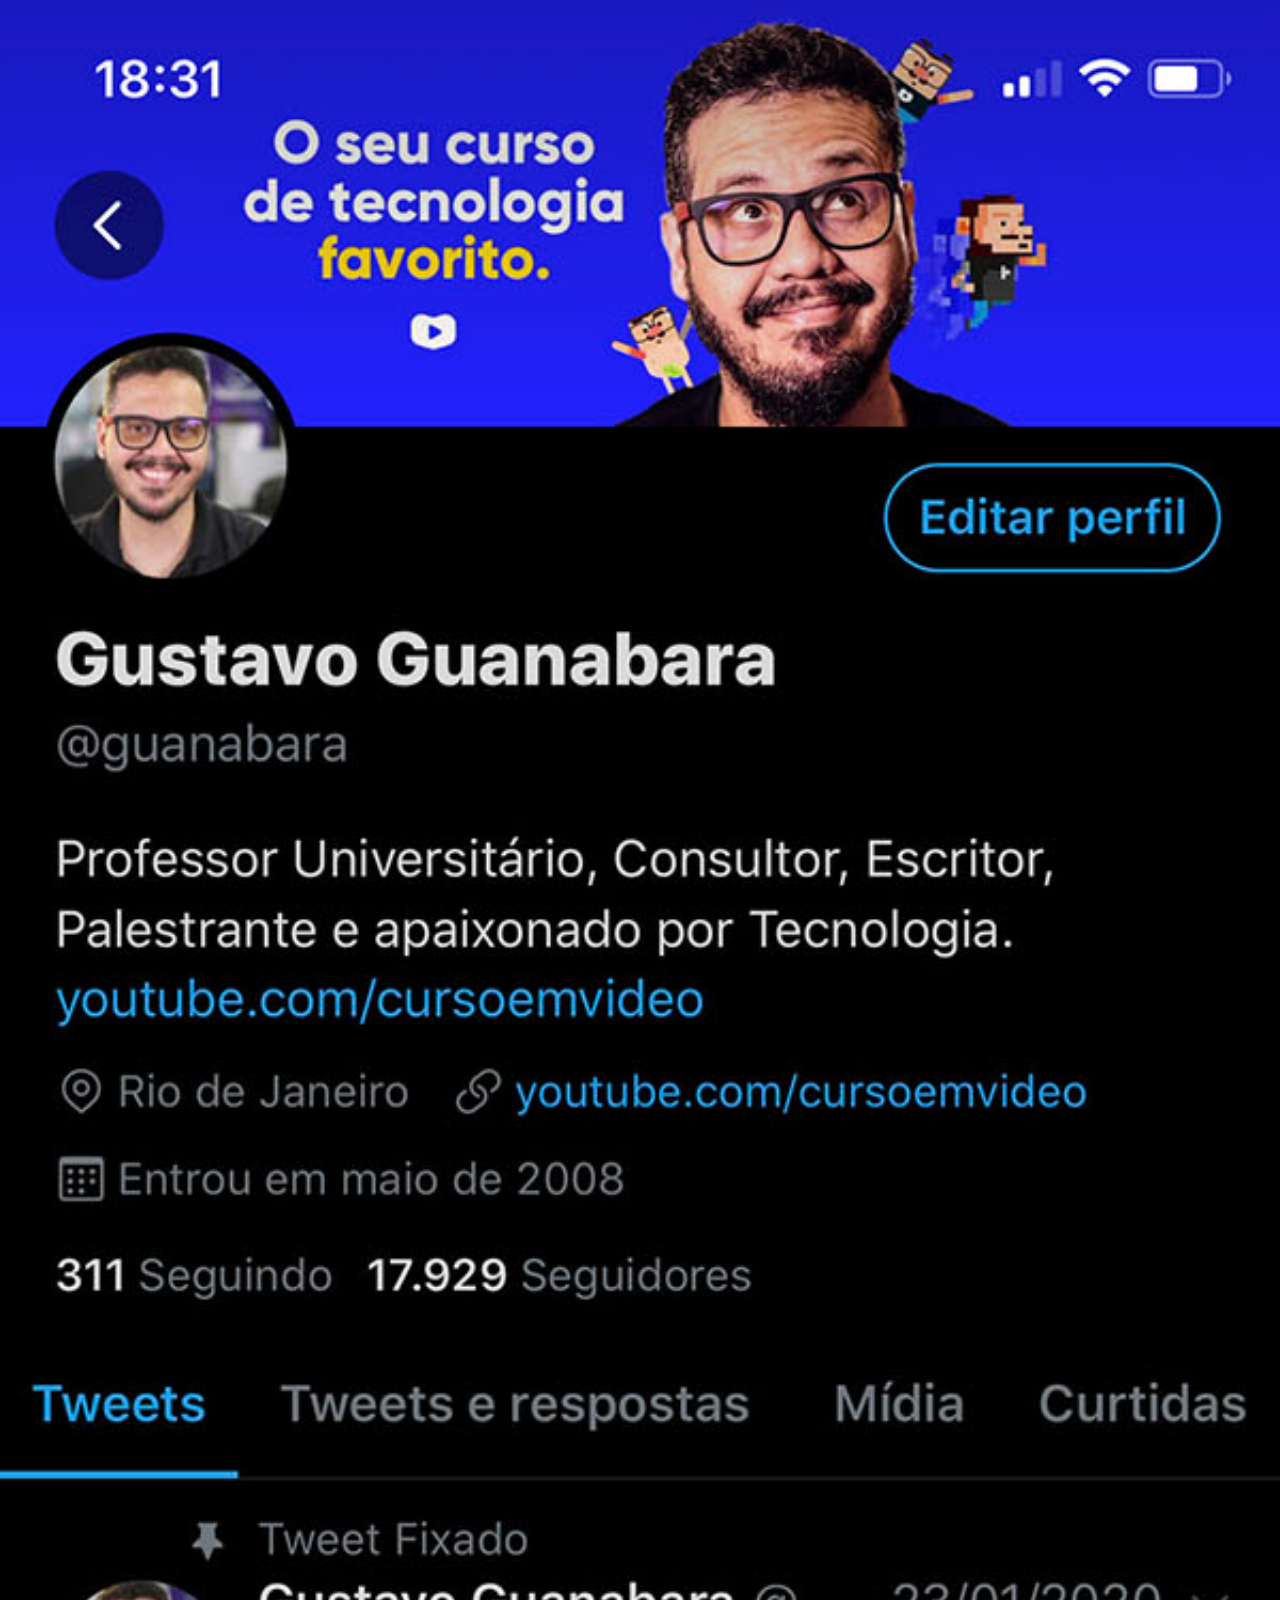
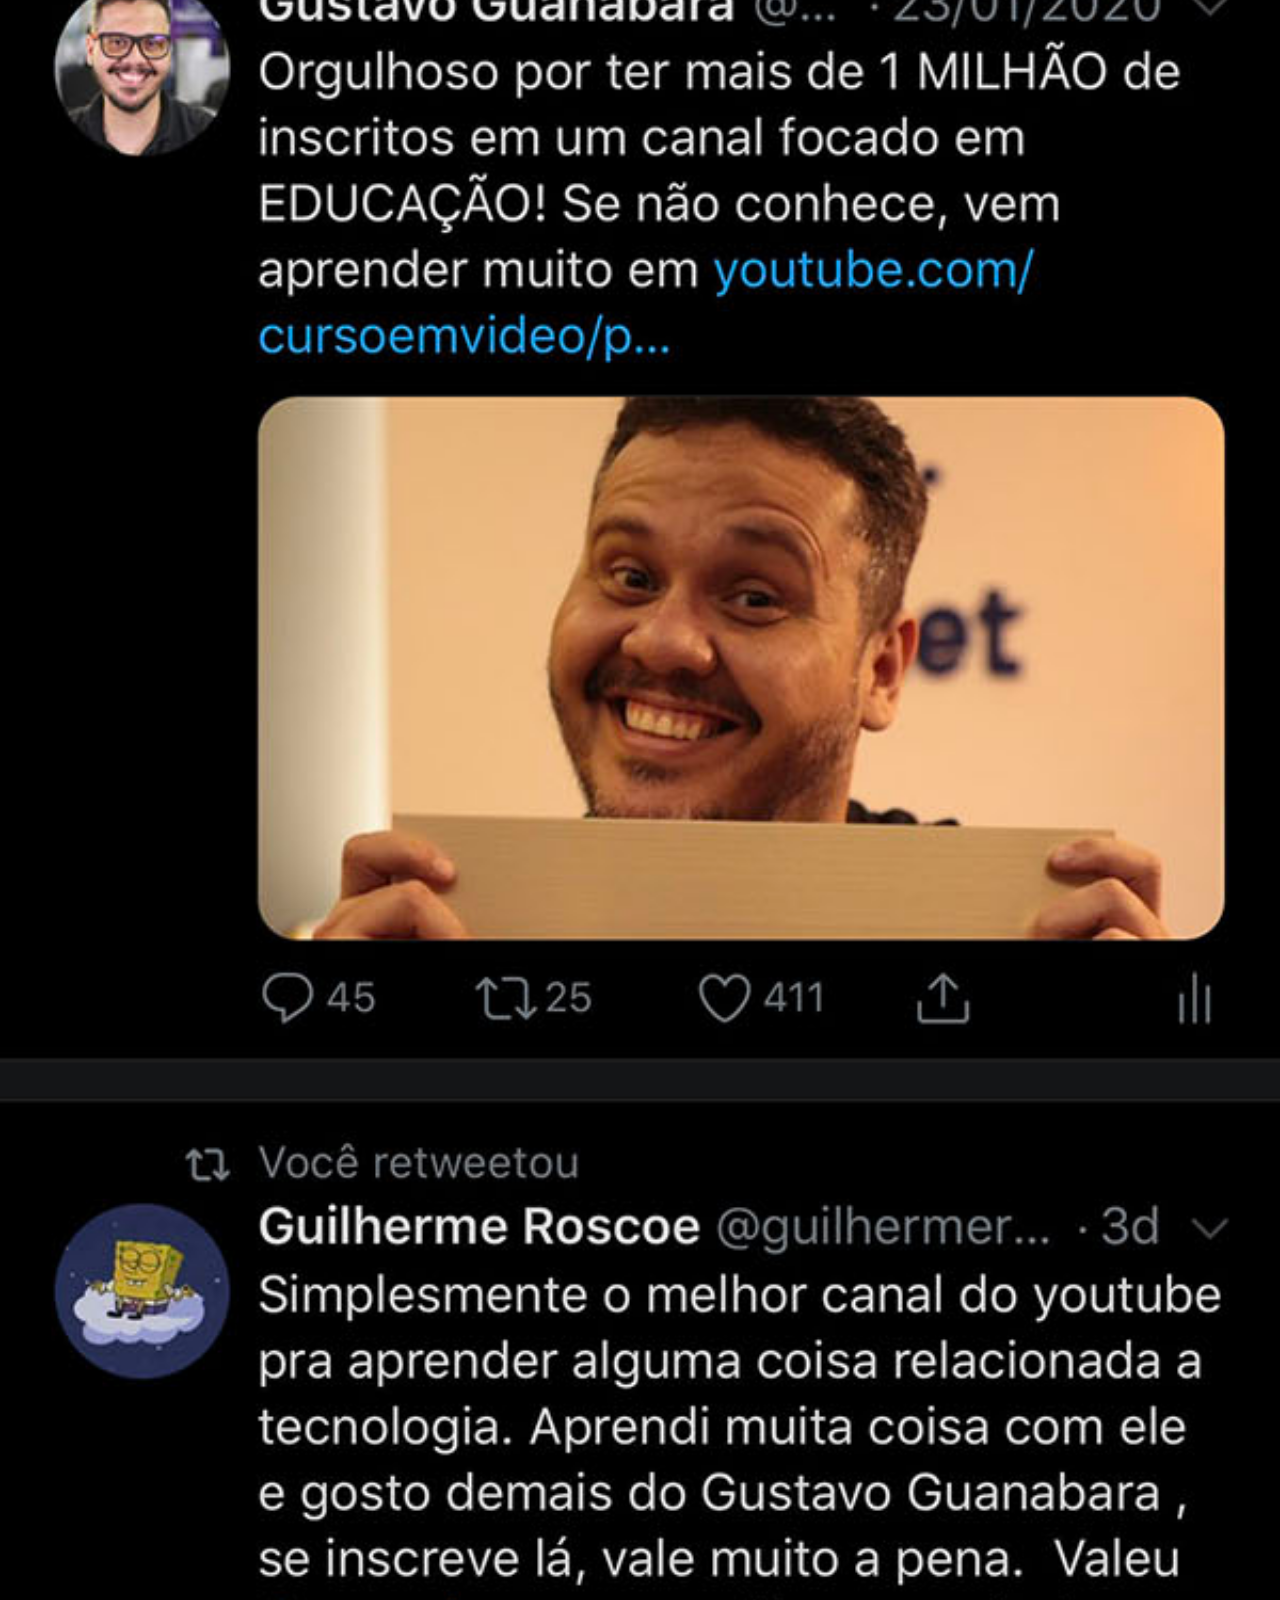
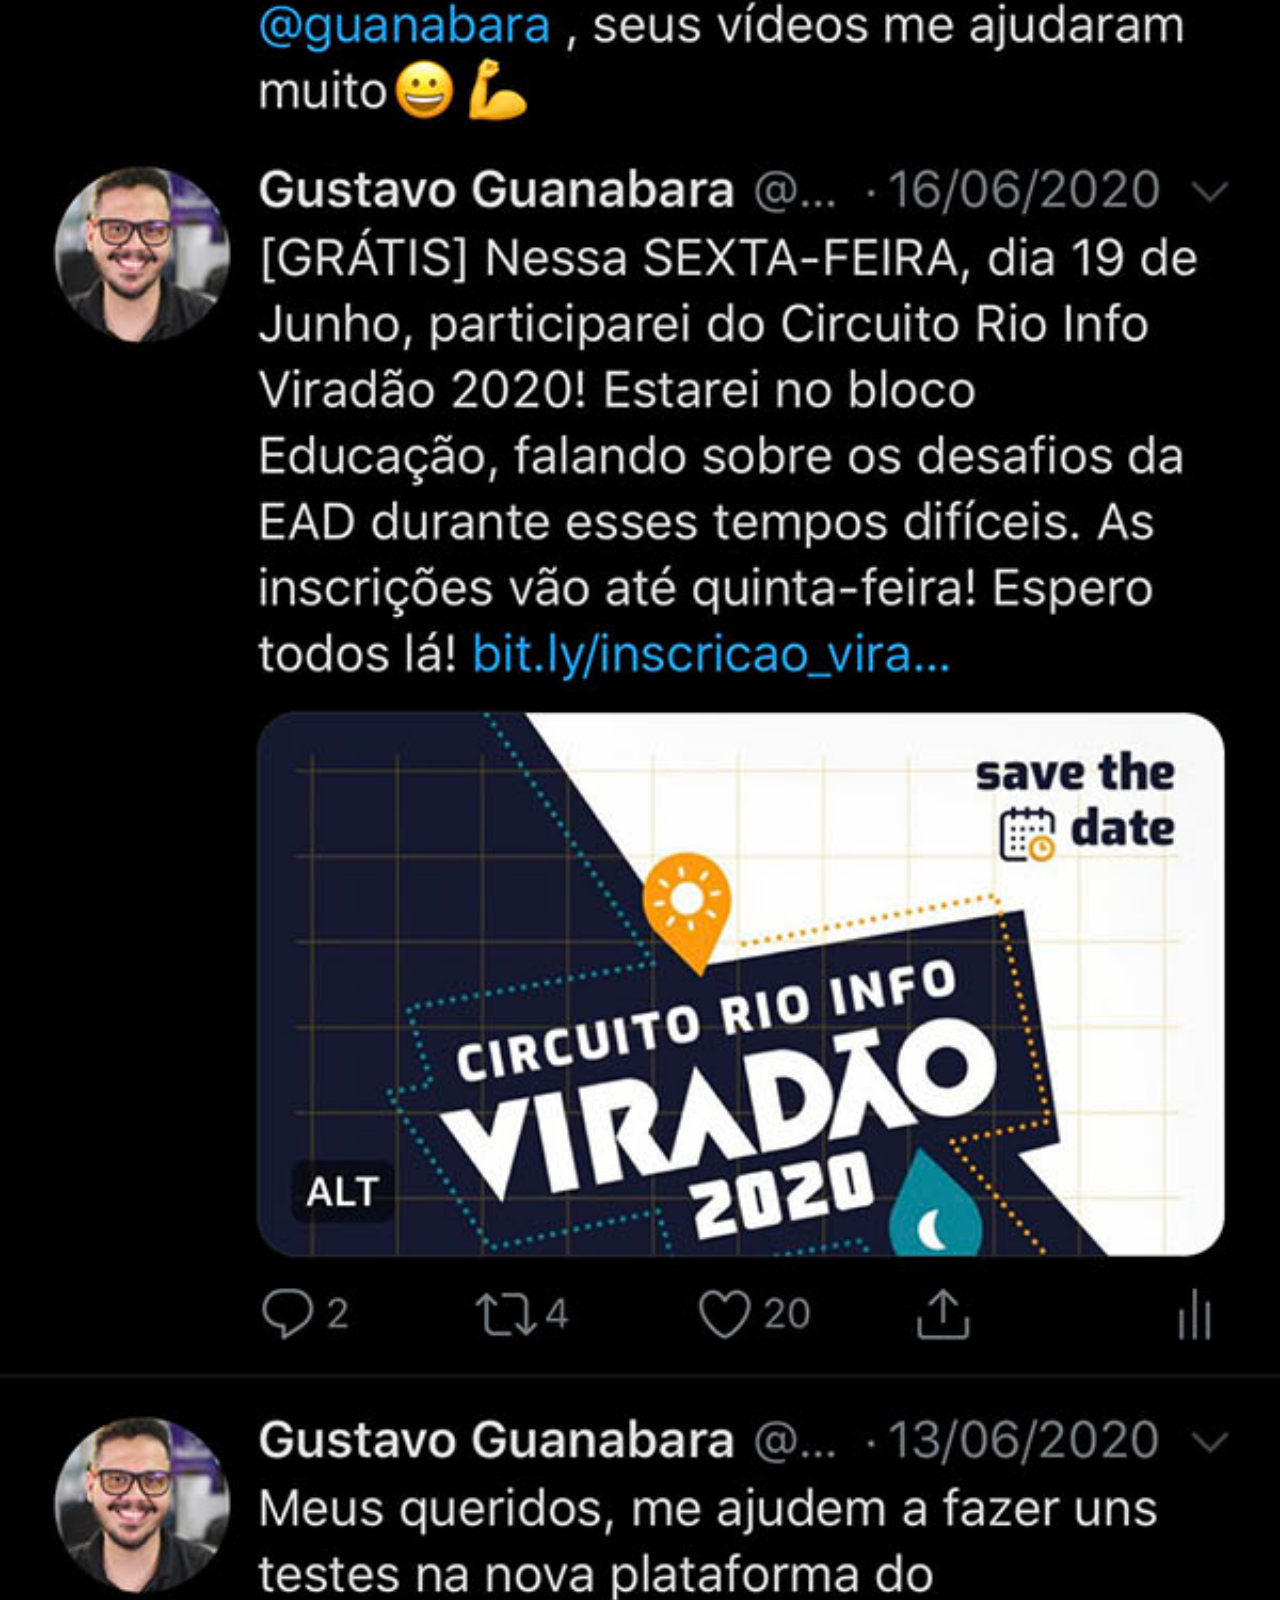
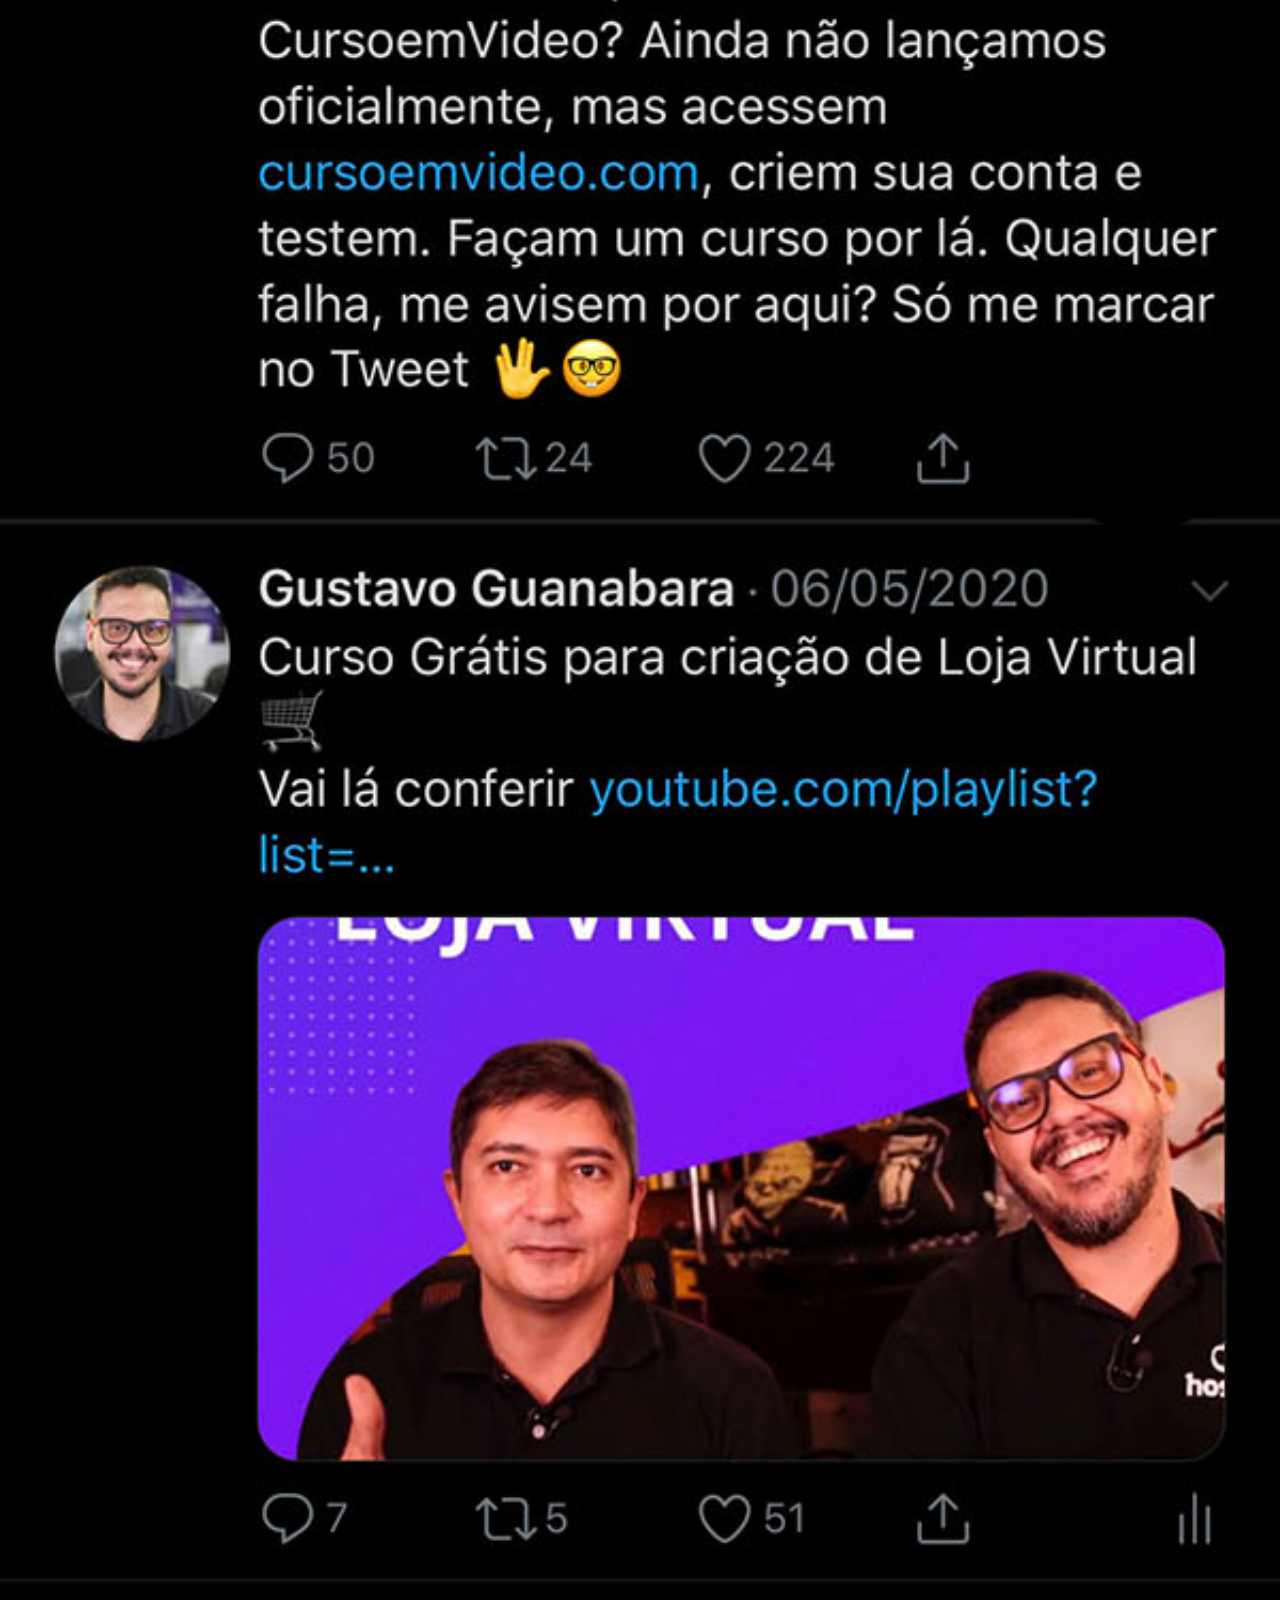
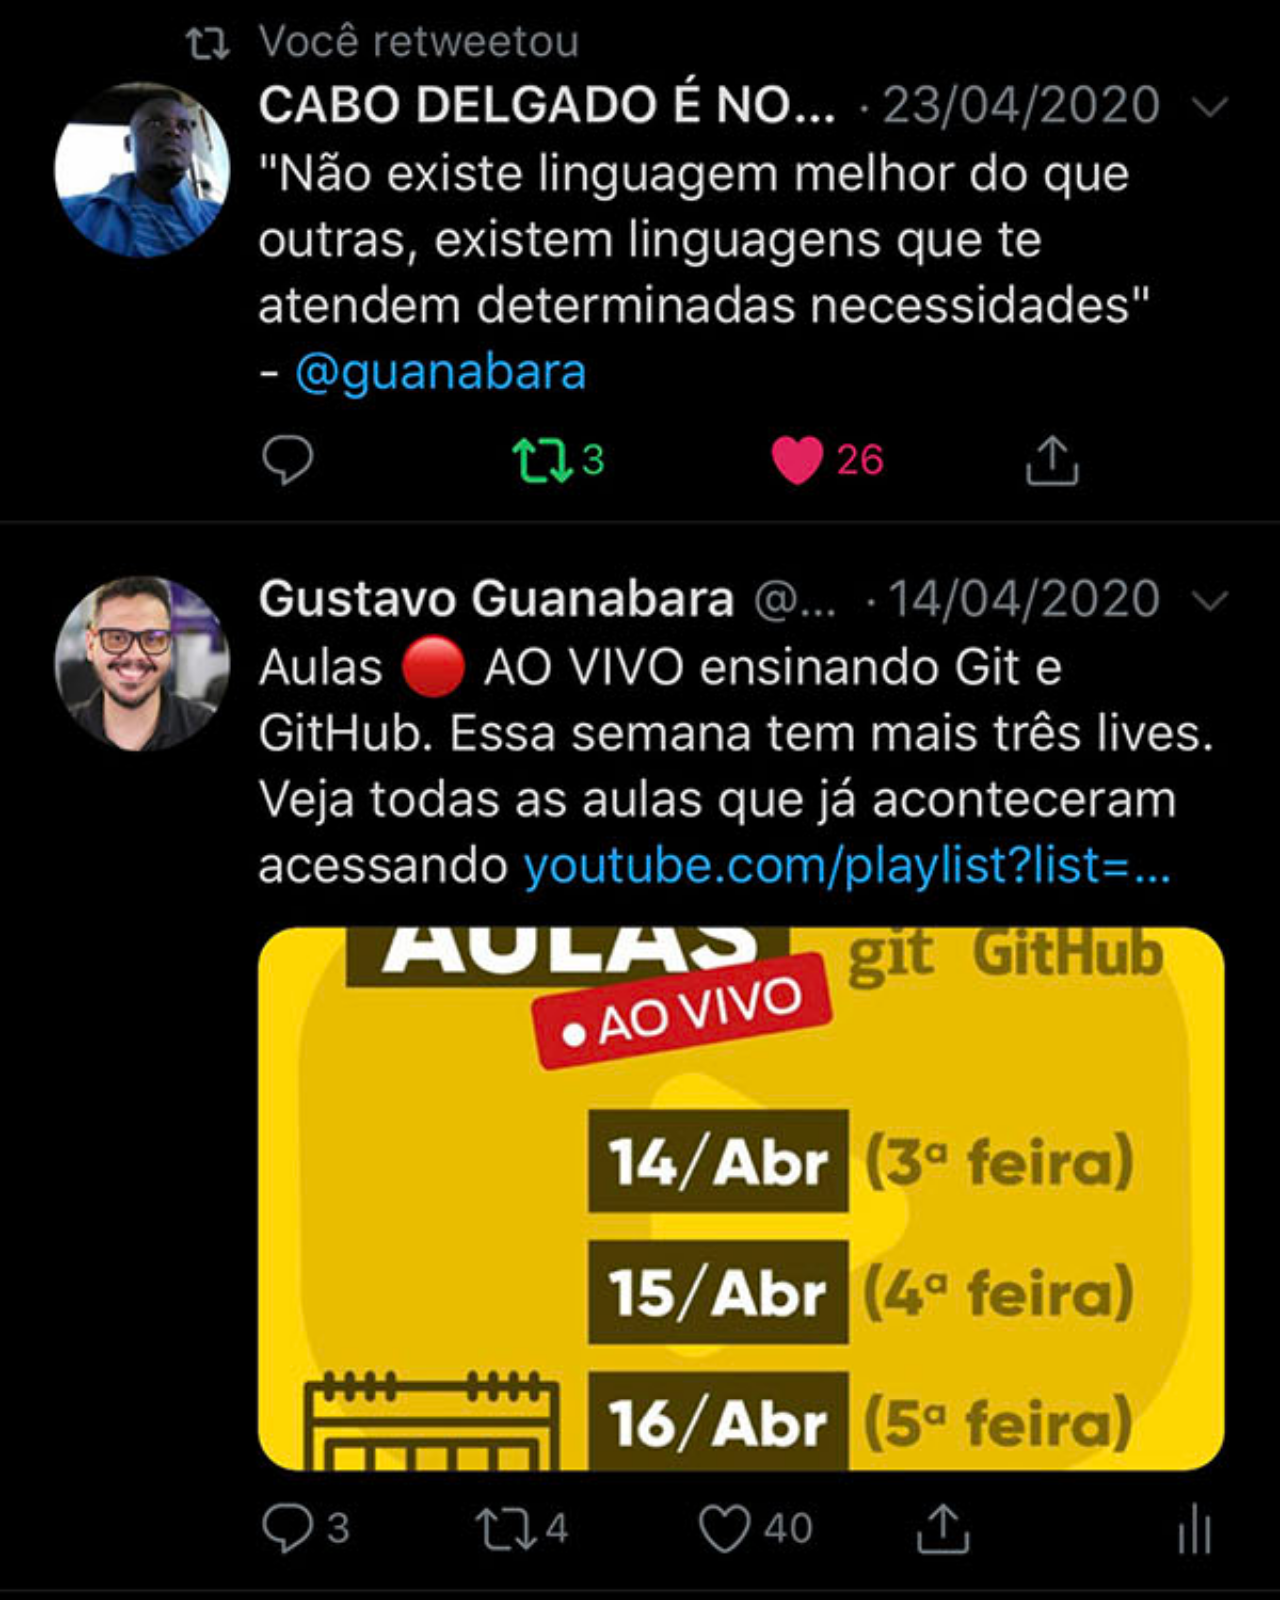
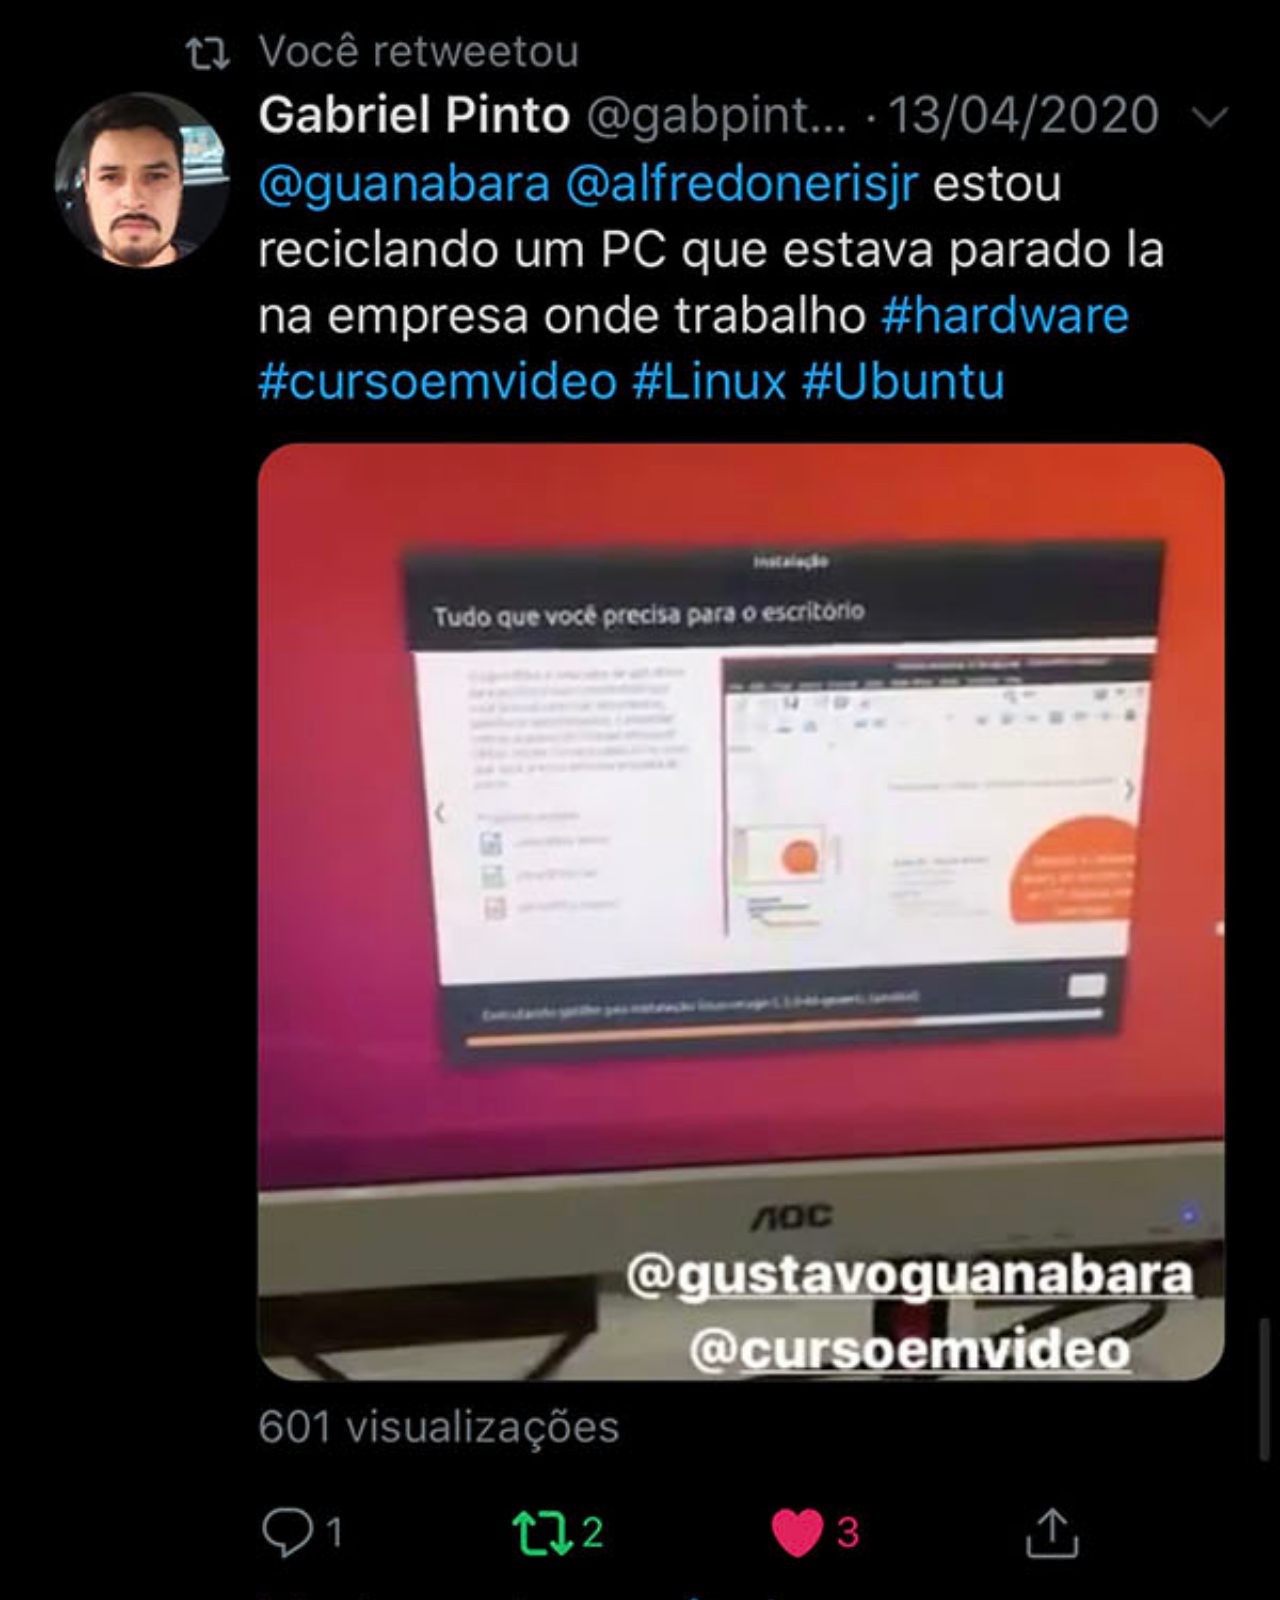
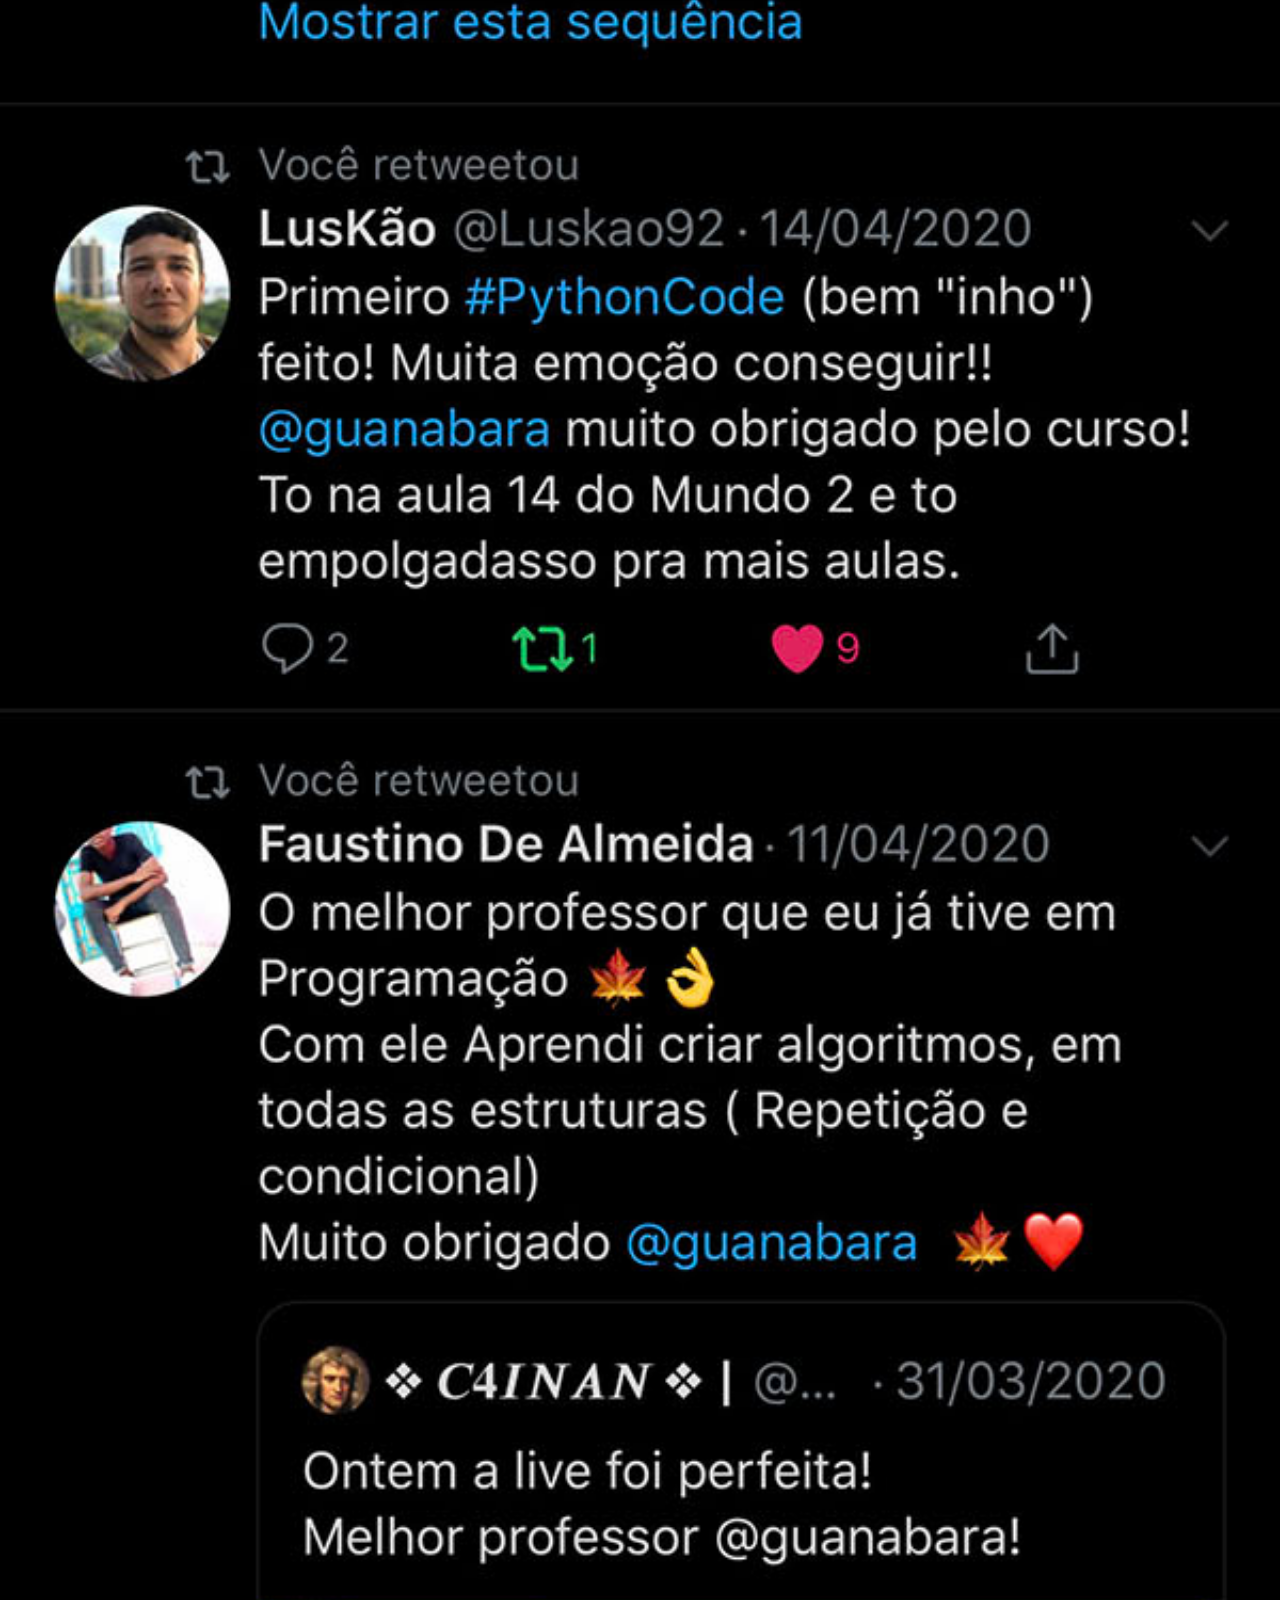
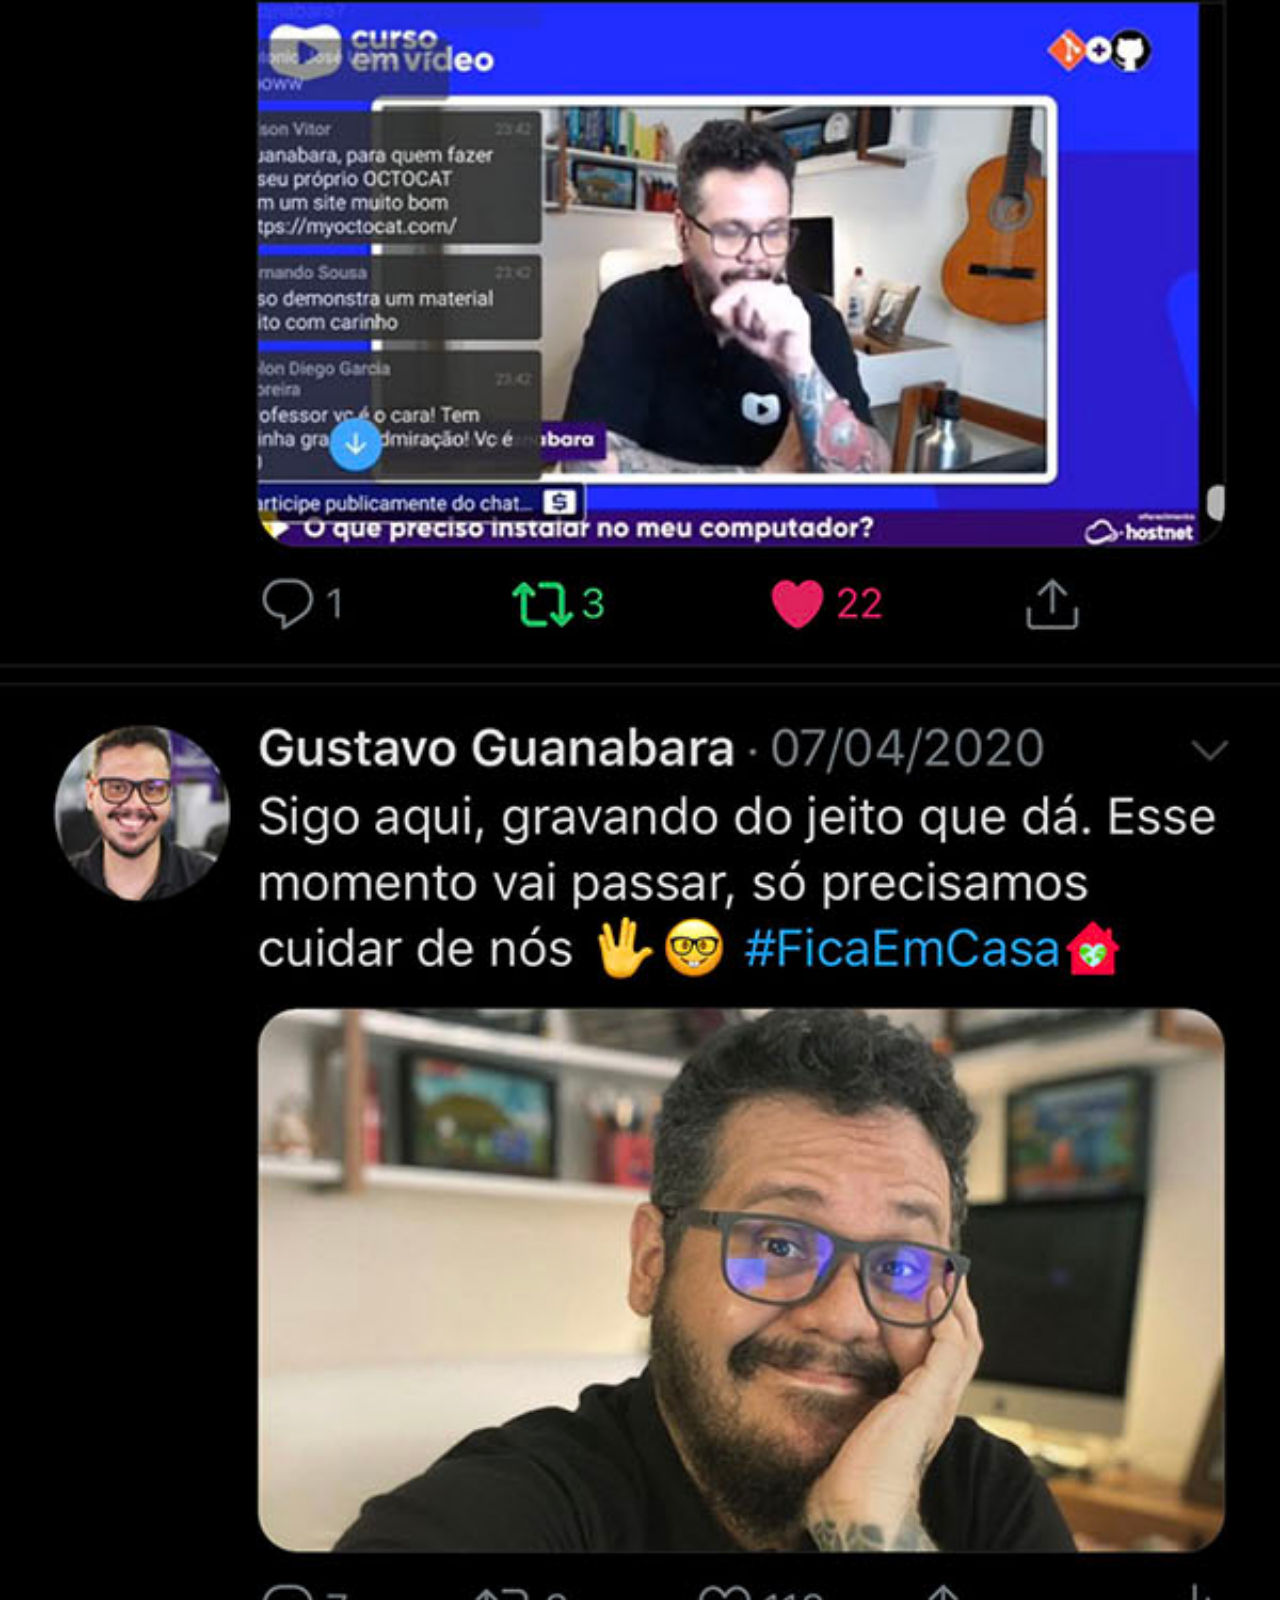
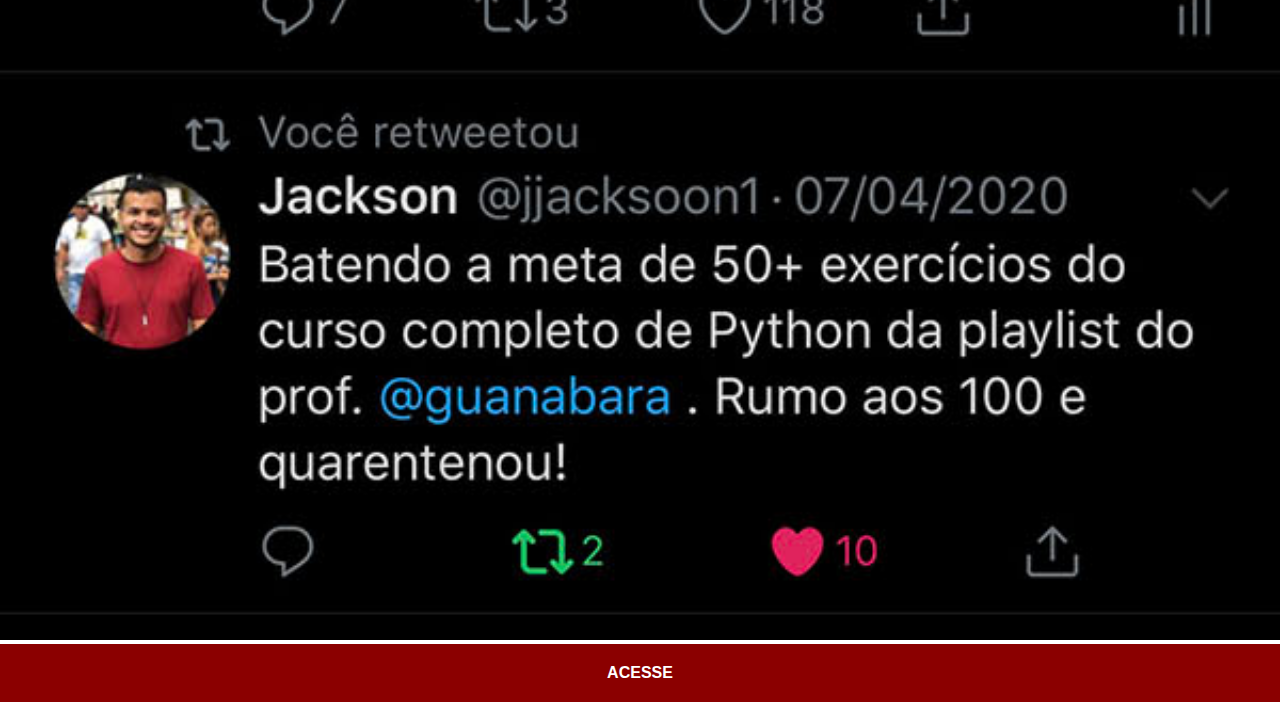
==== behance.html @ 428cd246 "criacao dos botoes com links" ====
<!DOCTYPE html>
<html lang="pt-br">
<head>
    <meta charset="UTF-8">
    <meta http-equiv="X-UA-Compatible" content="IE=edge">
    <meta name="viewport" content="width=device-width, initial-scale=1.0">
    <title>Behance</title>
    <link rel="stylesheet" href="estilos/social.css">
</head>
<body>
    <img src="imagens/tela-twitter.jpg" alt="Behance">    
    <a href="https://www.behance.net/marcosssilva
    " target="_blank">ACESSE</a>
</body>
</html>
---- estilos/social.css ----
@charset "UTF-8";

* {
    margin: 0px;
    padding: 0px;
    font-family: Arial, Helvetica, sans-serif;
}

::-webkit-scrollbar { /*esconde a barra de rolagem*/
    width: 0px;
    height: 0px;
}

img {
    width: 100vw;   
}

a {
    display: block;
    background-color: darkred;
    padding: 20px;
    color: white;
    text-align: center;
    font-weight: bolder;
    text-decoration: none;
}

a:hover {
    background-color: red;
}
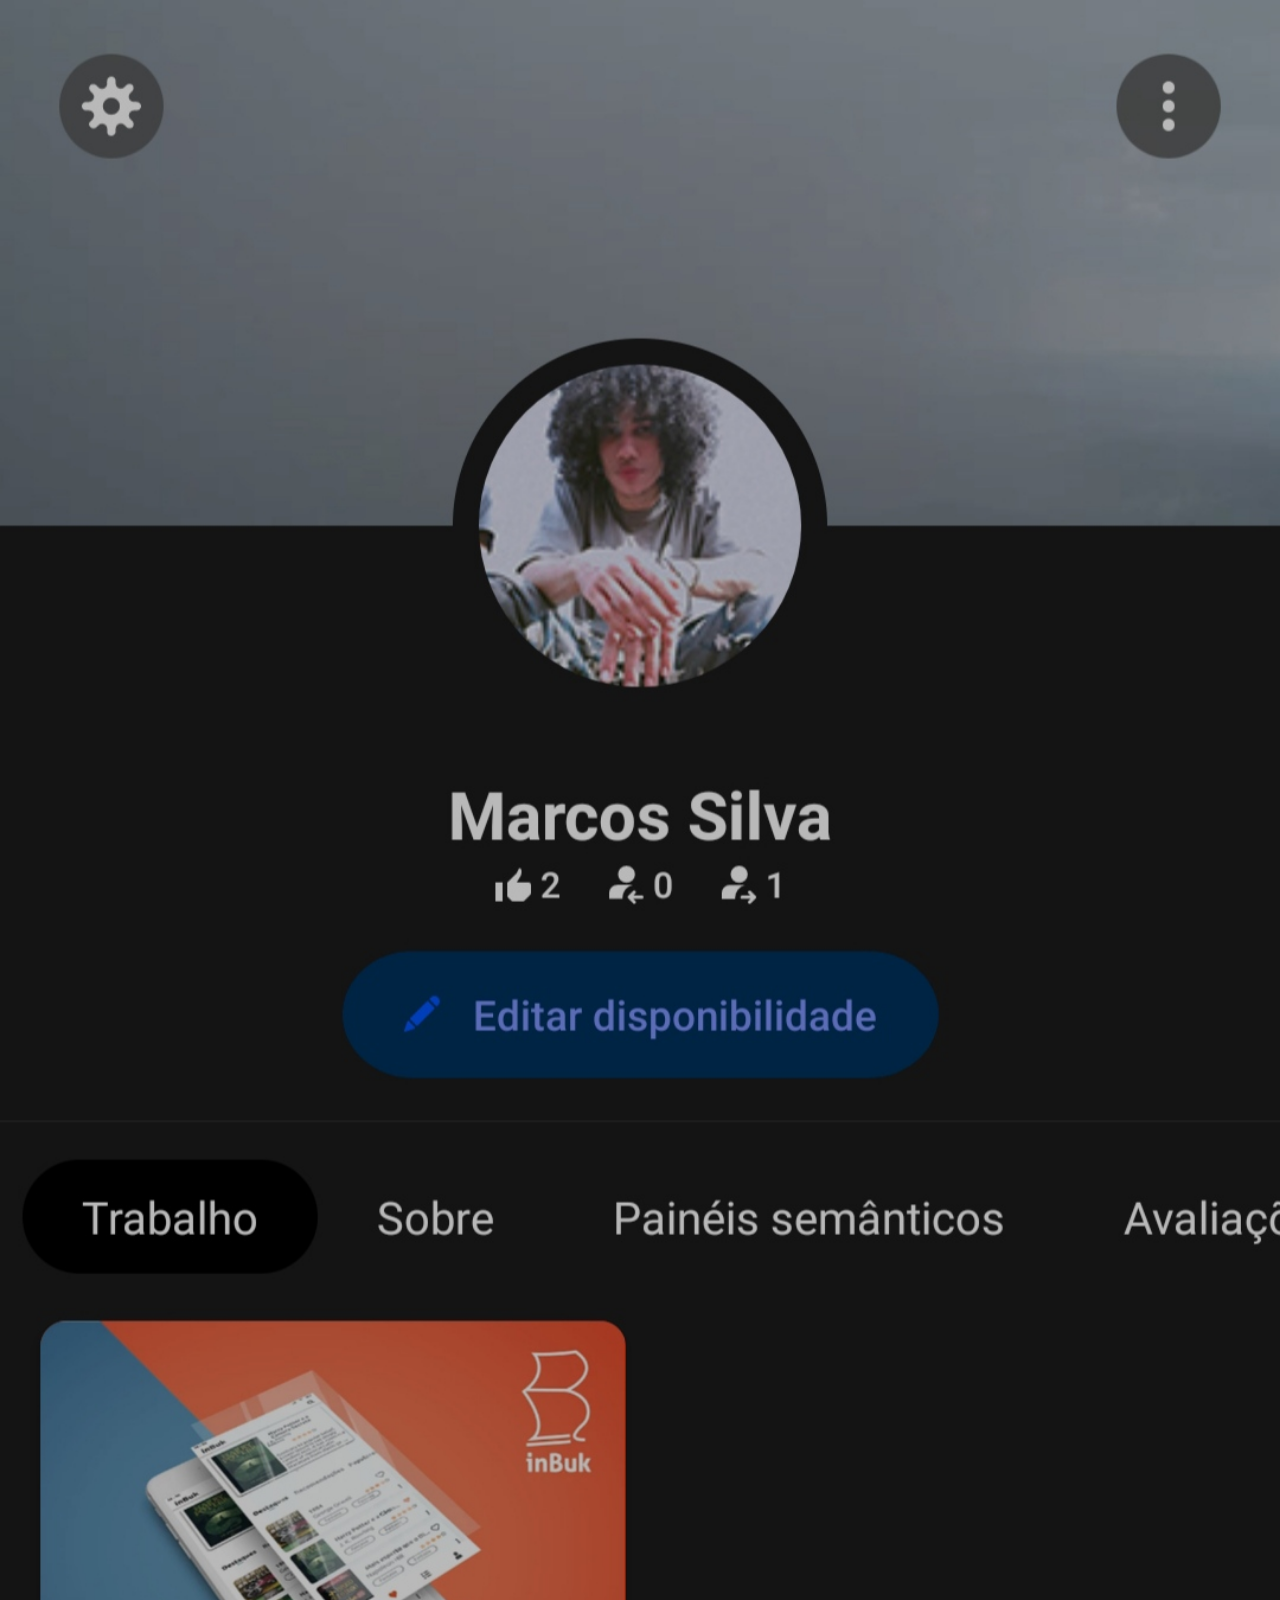
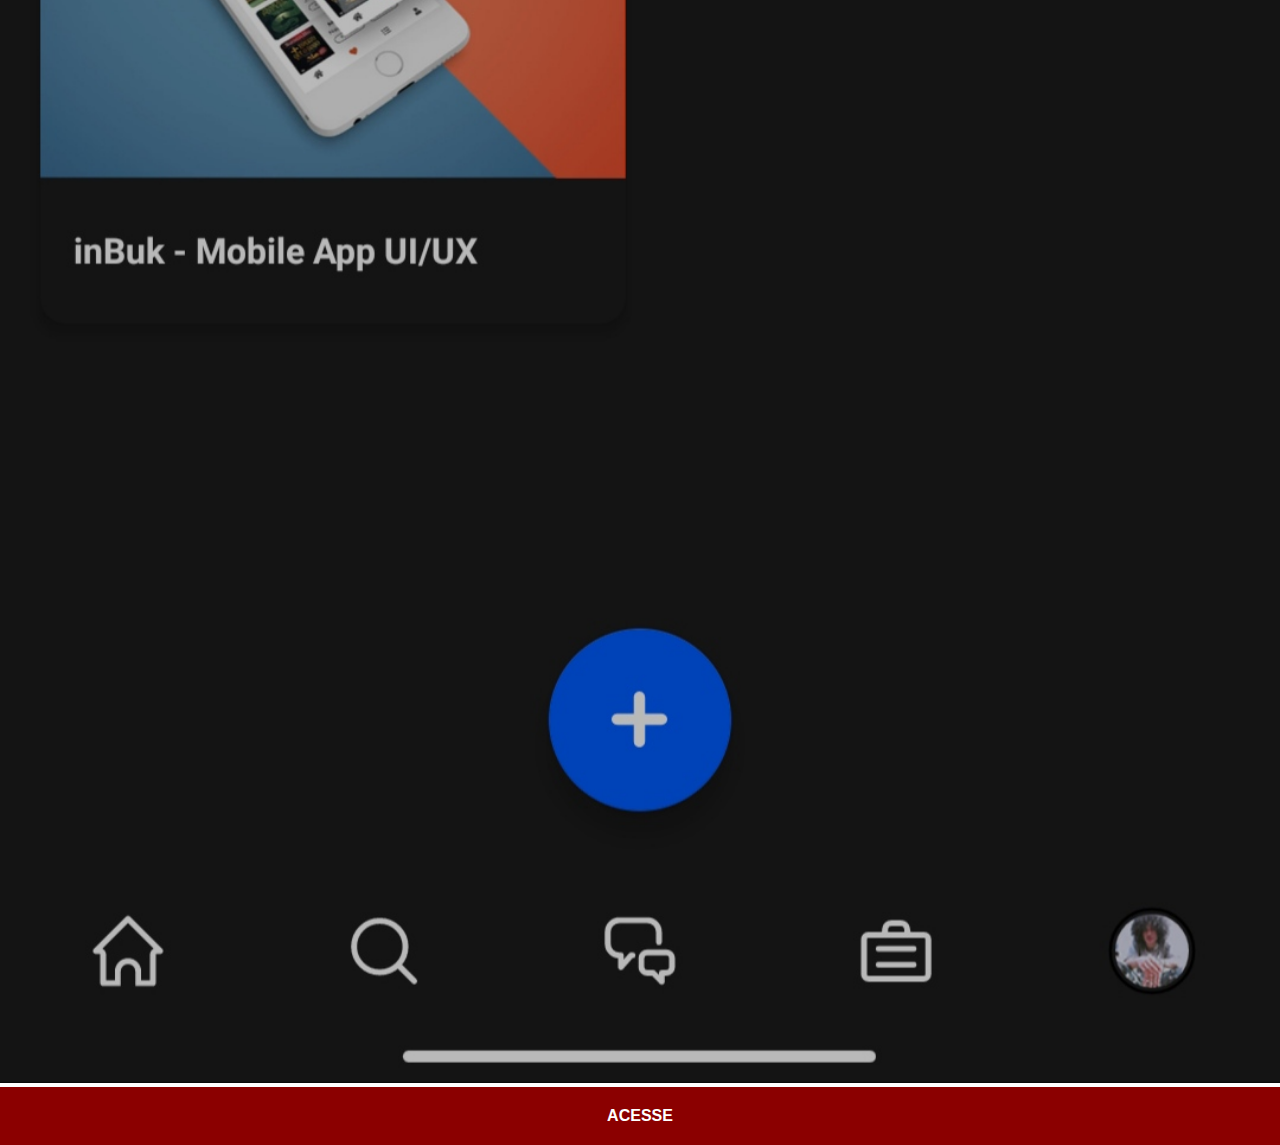
==== commit f5fd5bb1: "atualizei as imagens das redes sociais" ====
--- a/behance.html
+++ b/behance.html
@@ -8,7 +8,7 @@
     <link rel="stylesheet" href="estilos/social.css">
 </head>
 <body>
-    <img src="imagens/tela-twitter.jpg" alt="Behance">    
+    <img src="imagens/tela-behance.jpg" alt="Behance">    
     <a href="https://www.behance.net/marcosssilva
     " target="_blank">ACESSE</a>
 </body>
